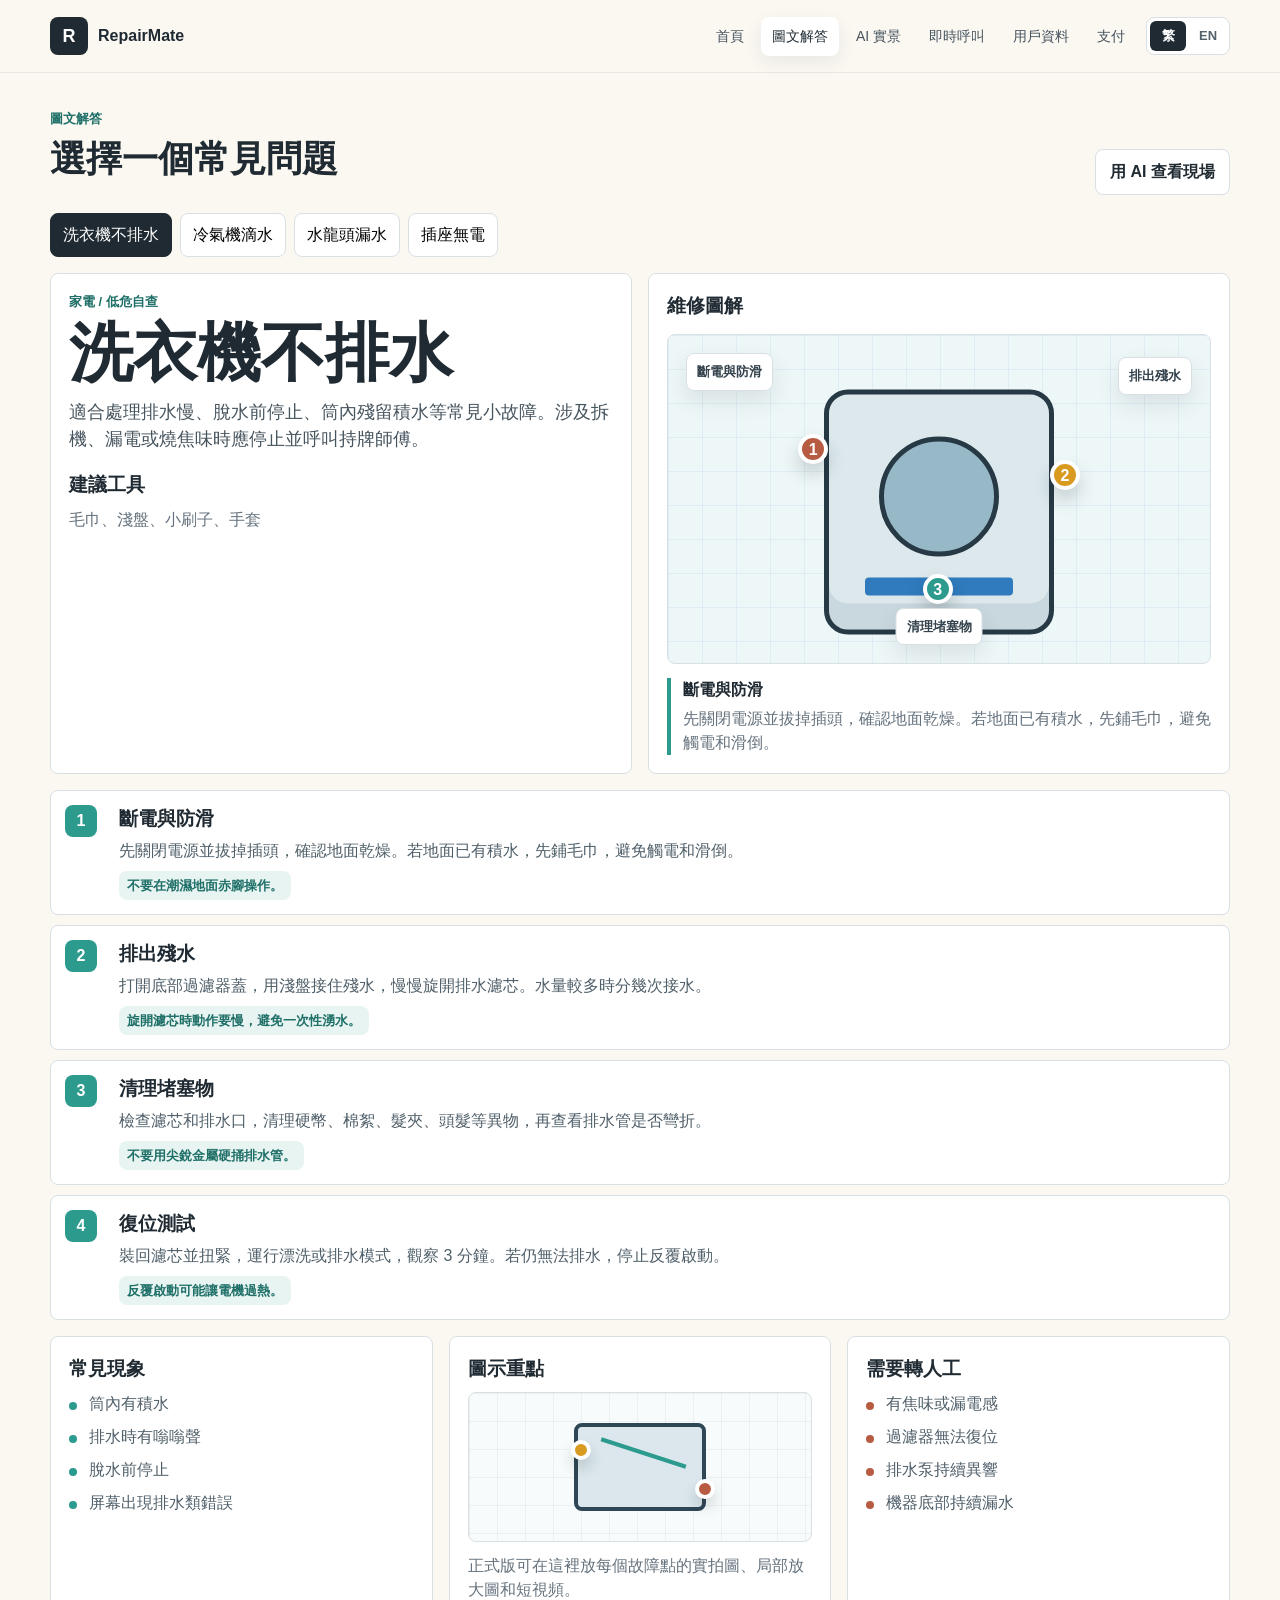
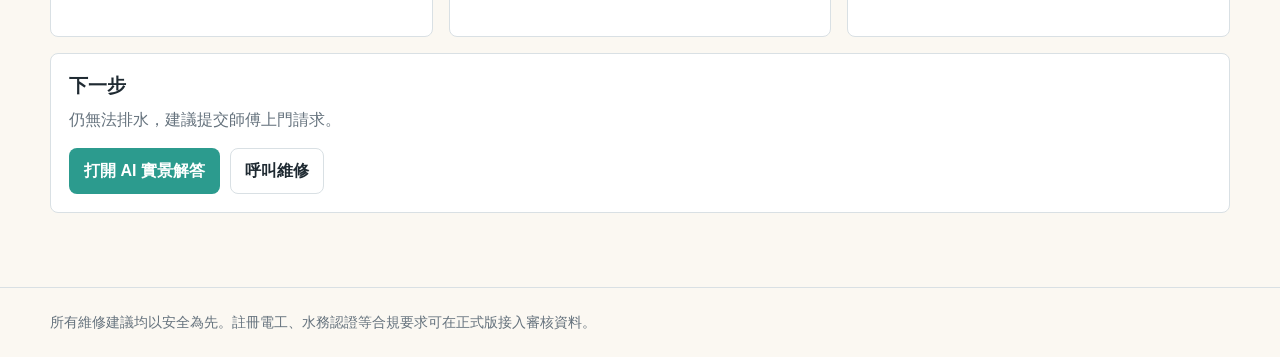
==== guide.html @ 41e0be33 "Add bilingual RepairMate website" ====
<!doctype html>
<html lang="zh-Hant">
  <head>
    <meta charset="utf-8">
    <meta name="viewport" content="width=device-width, initial-scale=1">
    <title>RepairMate 图文解答</title>
    <link rel="stylesheet" href="styles.css">
  </head>
  <body>
    <header class="topbar">
      <div class="topbar-inner">
        <a class="brand" href="index.html"><span class="brand-mark">R</span><span>RepairMate</span></a>
        <nav class="nav" aria-label="主导航">
          <a href="index.html">首页</a>
          <a href="guide.html">图文解答</a>
          <a href="agent.html">AI 实景</a>
          <a href="call.html">实时呼叫</a>
          <a href="profile.html">用户资料</a>
          <a href="payment.html">支付</a>
          <div class="lang-switch" aria-label="Language switch">
            <button type="button" data-lang="zh">繁</button>
            <button type="button" data-lang="en">EN</button>
          </div>
        </nav>
      </div>
    </header>
    <main class="container section">
      <div class="section-head">
        <div>
          <p class="eyebrow">图文解答</p>
          <h2>选择一个常见问题</h2>
        </div>
        <a class="btn secondary" href="agent.html">用 AI 看现场</a>
      </div>
      <div class="tabs" aria-label="故障分类">
        <button class="tab" data-topic-tab="washer">洗衣机不排水</button>
        <button class="tab" data-topic-tab="aircon">空调滴水</button>
        <button class="tab" data-topic-tab="faucet">水龙头漏水</button>
        <button class="tab" data-topic-tab="socket">插座无电</button>
      </div>
      <div data-guide-root></div>
    </main>
    <footer class="footer">
      <div class="container">所有维修建议均以安全为先。注册电工、水务认证等合规要求可在正式版接入审核资料。</div>
    </footer>
    <script src="app.js"></script>
  </body>
</html>
---- styles.css ----
:root {
  --ink: #1f2a32;
  --muted: #65727d;
  --line: #d9e0e4;
  --paper: #fbf8f2;
  --panel: #ffffff;
  --teal: #2c9b8e;
  --teal-dark: #1e6f67;
  --amber: #d99a20;
  --brick: #b75c43;
  --blue: #2f7bbd;
  --green: #32996f;
  --shadow: 0 18px 38px rgba(30, 42, 50, 0.12);
}

* {
  box-sizing: border-box;
}

html {
  scroll-behavior: smooth;
}

body {
  margin: 0;
  background: var(--paper);
  color: var(--ink);
  font-family: Arial, "Microsoft JhengHei", "PingFang TC", "Noto Sans CJK TC", sans-serif;
  line-height: 1.5;
}

a {
  color: inherit;
  text-decoration: none;
}

button,
input,
select,
textarea {
  font: inherit;
}

.app-shell {
  min-height: 100vh;
}

.topbar {
  position: sticky;
  top: 0;
  z-index: 20;
  border-bottom: 1px solid rgba(31, 42, 50, 0.08);
  background: rgba(251, 248, 242, 0.92);
  backdrop-filter: blur(18px);
}

.topbar-inner {
  width: min(1180px, calc(100% - 32px));
  margin: 0 auto;
  min-height: 72px;
  display: flex;
  align-items: center;
  justify-content: space-between;
  gap: 18px;
}

.brand {
  display: flex;
  align-items: center;
  gap: 10px;
  font-weight: 800;
  letter-spacing: 0;
}

.brand-mark {
  width: 38px;
  height: 38px;
  display: grid;
  place-items: center;
  border-radius: 8px;
  background: var(--ink);
  color: #fff;
  font-size: 18px;
}

.nav {
  display: flex;
  align-items: center;
  gap: 6px;
  flex-wrap: wrap;
  justify-content: flex-end;
}

.nav a {
  padding: 9px 11px;
  border-radius: 8px;
  color: #46545e;
  font-size: 14px;
}

.nav a:hover,
.nav a.active {
  background: #fff;
  color: var(--ink);
  box-shadow: 0 6px 18px rgba(31, 42, 50, 0.08);
}

.lang-switch {
  display: inline-flex;
  align-items: center;
  gap: 4px;
  margin-left: 4px;
  padding: 3px;
  border: 1px solid var(--line);
  border-radius: 8px;
  background: #fff;
}

.lang-switch button {
  min-width: 36px;
  min-height: 30px;
  border: 0;
  border-radius: 6px;
  background: transparent;
  color: #52616b;
  cursor: pointer;
  font-weight: 800;
  font-size: 13px;
}

.lang-switch button.active {
  background: var(--ink);
  color: #fff;
}

.container {
  width: min(1180px, calc(100% - 32px));
  margin: 0 auto;
}

.workspace {
  display: grid;
  grid-template-columns: minmax(0, 1.08fr) minmax(320px, 0.92fr);
  gap: 28px;
  align-items: stretch;
  padding: 34px 0 28px;
}

.work-panel {
  background: var(--panel);
  border: 1px solid var(--line);
  border-radius: 8px;
  box-shadow: var(--shadow);
  padding: 28px;
}

.hero-visual {
  min-height: 440px;
  background-image: linear-gradient(180deg, rgba(255, 255, 255, 0.16), rgba(255, 255, 255, 0.5)), url("assets/repairmate-hero.png");
  background-size: cover;
  background-position: center;
  border-radius: 8px;
  border: 1px solid var(--line);
  box-shadow: var(--shadow);
  position: relative;
  overflow: hidden;
}

.hero-caption {
  position: absolute;
  left: 20px;
  right: 20px;
  bottom: 20px;
  background: rgba(255, 255, 255, 0.92);
  border: 1px solid rgba(31, 42, 50, 0.12);
  border-radius: 8px;
  padding: 16px;
}

.eyebrow {
  margin: 0 0 10px;
  color: var(--teal-dark);
  font-size: 13px;
  font-weight: 800;
}

h1,
h2,
h3,
p {
  margin-top: 0;
}

h1 {
  margin-bottom: 14px;
  font-size: clamp(34px, 5vw, 64px);
  line-height: 1;
  letter-spacing: 0;
}

h2 {
  margin-bottom: 16px;
  font-size: clamp(24px, 3vw, 36px);
  line-height: 1.12;
}

h3 {
  margin-bottom: 8px;
  font-size: 19px;
}

.lead {
  color: #46545e;
  font-size: 18px;
  max-width: 760px;
}

.action-grid {
  display: grid;
  grid-template-columns: repeat(3, minmax(0, 1fr));
  gap: 12px;
  margin-top: 26px;
}

.action-card {
  min-height: 150px;
  border: 1px solid var(--line);
  border-radius: 8px;
  padding: 16px;
  background: #fff;
  display: flex;
  flex-direction: column;
  justify-content: flex-start;
  gap: 14px;
  transition: transform 160ms ease, box-shadow 160ms ease, border-color 160ms ease;
}

.action-card:hover {
  transform: translateY(-2px);
  box-shadow: 0 14px 30px rgba(31, 42, 50, 0.12);
  border-color: #bfcbd1;
}

.icon-box {
  width: 42px;
  height: 42px;
  flex: 0 0 42px;
  display: grid;
  place-items: center;
  border-radius: 8px;
  color: #fff;
  font-weight: 900;
}

.action-card h3,
.action-card p {
  margin-bottom: 0;
}

.icon-teal {
  background: var(--teal);
}

.icon-amber {
  background: var(--amber);
}

.icon-brick {
  background: var(--brick);
}

.section {
  padding: 36px 0;
}

.section-head {
  display: flex;
  align-items: end;
  justify-content: space-between;
  gap: 18px;
  margin-bottom: 18px;
}

.muted {
  color: var(--muted);
}

.grid-3 {
  display: grid;
  grid-template-columns: repeat(3, minmax(0, 1fr));
  gap: 16px;
}

.grid-2 {
  display: grid;
  grid-template-columns: repeat(2, minmax(0, 1fr));
  gap: 16px;
}

.profile-layout {
  width: min(760px, 100%);
}

.card {
  background: var(--panel);
  border: 1px solid var(--line);
  border-radius: 8px;
  padding: 18px;
}

.media-card {
  overflow: hidden;
  padding: 0;
}

.media-card img {
  width: 100%;
  display: block;
  aspect-ratio: 16 / 9;
  object-fit: cover;
}

.media-card-body {
  padding: 16px;
}

.guide-visual-card {
  display: grid;
  gap: 14px;
}

.guide-visual-card h3 {
  margin-bottom: 0;
}

.repair-illustration {
  min-height: 330px;
  border: 1px solid var(--line);
  border-radius: 8px;
  background:
    linear-gradient(90deg, rgba(47, 123, 189, 0.08) 1px, transparent 1px),
    linear-gradient(rgba(47, 123, 189, 0.08) 1px, transparent 1px),
    #eef7f8;
  background-size: 34px 34px;
  position: relative;
  overflow: hidden;
}

.repair-device {
  position: absolute;
  left: 50%;
  top: 54%;
  width: 230px;
  height: 245px;
  transform: translate(-50%, -50%);
  border: 5px solid #263945;
  border-radius: 24px;
  background: #dce8ec;
  box-shadow: inset 0 -26px 0 #c9d8de;
}

.repair-device::before {
  content: "";
  position: absolute;
  left: 50%;
  top: 42px;
  width: 110px;
  height: 110px;
  transform: translateX(-50%);
  border: 5px solid #263945;
  border-radius: 50%;
  background: #97b8c6;
}

.repair-device::after {
  content: "";
  position: absolute;
  left: 36px;
  right: 36px;
  bottom: 34px;
  height: 18px;
  border-radius: 4px;
  background: var(--blue);
}

.repair-illustration.aircon .repair-device {
  width: 300px;
  height: 128px;
  top: 44%;
  border-radius: 18px;
}

.repair-illustration.aircon .repair-device::before {
  left: 30px;
  right: 30px;
  top: 62px;
  width: auto;
  height: 16px;
  transform: none;
  border: 0;
  border-radius: 5px;
  background: var(--teal);
}

.repair-illustration.aircon .repair-device::after {
  left: auto;
  right: 30px;
  bottom: -56px;
  width: 36px;
  height: 70px;
  border-radius: 0 0 20px 20px;
  background: #8fc7d3;
}

.repair-illustration.faucet .repair-device {
  width: 255px;
  height: 120px;
  top: 50%;
  border: 0;
  border-radius: 0;
  background: transparent;
  box-shadow: none;
}

.repair-illustration.faucet .repair-device::before {
  left: 0;
  top: 10px;
  width: 210px;
  height: 30px;
  transform: none;
  border: 0;
  border-radius: 14px;
  background: var(--green);
}

.repair-illustration.faucet .repair-device::after {
  left: 178px;
  top: 10px;
  width: 42px;
  height: 115px;
  border-radius: 0 0 28px 28px;
  background: transparent;
  border-right: 24px solid var(--green);
  border-bottom: 24px solid var(--green);
}

.repair-illustration.socket .repair-device {
  width: 240px;
  height: 150px;
  top: 50%;
  border-radius: 18px;
  background: #fff8dd;
}

.repair-illustration.socket .repair-device::before {
  left: 50%;
  top: 20px;
  width: 58px;
  height: 82px;
  transform: translateX(-50%) skew(-12deg);
  border: 0;
  border-radius: 0;
  background: var(--amber);
  clip-path: polygon(52% 0, 100% 0, 64% 45%, 100% 45%, 30% 100%, 48% 55%, 0 55%);
}

.repair-illustration.socket .repair-device::after {
  left: 45px;
  right: 45px;
  bottom: 28px;
  height: 7px;
  background: #263945;
}

.repair-marker {
  position: absolute;
  width: 30px;
  height: 30px;
  border-radius: 50%;
  display: grid;
  place-items: center;
  background: var(--brick);
  color: #fff;
  border: 4px solid #fff;
  box-shadow: 0 10px 18px rgba(31, 42, 50, 0.2);
  font-weight: 900;
}

.repair-marker.m1 {
  left: 24%;
  top: 30%;
}

.repair-marker.m2 {
  right: 24%;
  top: 38%;
  background: var(--amber);
}

.repair-marker.m3 {
  left: 47%;
  bottom: 18%;
  background: var(--teal);
}

.repair-callout {
  position: absolute;
  max-width: 148px;
  border-radius: 8px;
  background: #fff;
  border: 1px solid var(--line);
  padding: 8px 10px;
  color: #33424c;
  font-size: 13px;
  font-weight: 800;
  box-shadow: 0 10px 22px rgba(31, 42, 50, 0.1);
}

.repair-callout.c1 {
  left: 18px;
  top: 18px;
}

.repair-callout.c2 {
  right: 18px;
  top: 22px;
}

.repair-callout.c3 {
  left: 50%;
  bottom: 18px;
  transform: translateX(-50%);
}

.visual-caption {
  border-left: 4px solid var(--teal);
  padding-left: 12px;
}

.visual-caption p {
  margin: 5px 0 0;
}

.metric-row {
  display: grid;
  grid-template-columns: repeat(4, minmax(0, 1fr));
  gap: 12px;
  margin-top: 20px;
}

.metric {
  padding: 16px;
  border: 1px solid var(--line);
  border-radius: 8px;
  background: #fff;
}

.metric strong {
  display: block;
  font-size: 26px;
  color: var(--brick);
  white-space: nowrap;
}

.button-row {
  display: flex;
  gap: 10px;
  flex-wrap: wrap;
  align-items: center;
}

.btn {
  border: 1px solid transparent;
  border-radius: 8px;
  min-height: 42px;
  padding: 10px 14px;
  display: inline-flex;
  align-items: center;
  justify-content: center;
  gap: 8px;
  cursor: pointer;
  background: var(--ink);
  color: #fff;
  font-weight: 800;
}

.btn.secondary {
  background: #fff;
  color: var(--ink);
  border-color: var(--line);
}

.btn.teal {
  background: var(--teal);
}

.btn.amber {
  background: var(--amber);
  color: #1e2124;
}

.btn.brick {
  background: var(--brick);
}

.btn.full {
  width: 100%;
}

.form {
  display: grid;
  gap: 12px;
}

.field {
  display: grid;
  gap: 6px;
}

.field label {
  font-size: 13px;
  color: #41505a;
  font-weight: 800;
}

.field input,
.field select,
.field textarea {
  width: 100%;
  border: 1px solid #cbd5db;
  border-radius: 8px;
  background: #fff;
  color: var(--ink);
  padding: 11px 12px;
  min-height: 42px;
}

.field textarea {
  min-height: 130px;
  resize: vertical;
}

.notice {
  border: 1px solid #d7c48c;
  background: #fff8dd;
  color: #5c4815;
  padding: 12px 14px;
  border-radius: 8px;
}

.status {
  min-height: 42px;
  border-radius: 8px;
  padding: 10px 12px;
  border: 1px solid var(--line);
  background: #f7fafb;
  color: #41505a;
}

.compact-status {
  min-height: 0;
  padding: 8px 10px;
  font-size: 13px;
}

.tabs {
  display: flex;
  flex-wrap: wrap;
  gap: 8px;
  margin-bottom: 16px;
}

.tab {
  border: 1px solid var(--line);
  background: #fff;
  border-radius: 8px;
  padding: 9px 12px;
  cursor: pointer;
}

.tab.active {
  background: var(--ink);
  color: #fff;
  border-color: var(--ink);
}

.guide-steps {
  counter-reset: step;
  display: grid;
  gap: 10px;
  margin: 16px 0;
}

.guide-step {
  display: grid;
  grid-template-columns: 42px minmax(0, 1fr);
  gap: 12px;
  align-items: start;
  padding: 14px;
  border: 1px solid var(--line);
  border-radius: 8px;
  background: #fff;
}

.guide-step::before {
  counter-increment: step;
  content: counter(step);
  width: 32px;
  height: 32px;
  border-radius: 8px;
  display: grid;
  place-items: center;
  background: var(--teal);
  color: #fff;
  font-weight: 900;
}

.guide-step h3 {
  margin-bottom: 5px;
}

.guide-step p {
  margin-bottom: 8px;
  color: #4f5f69;
}

.guide-step span {
  display: inline-block;
  border-radius: 8px;
  background: #e8f4f2;
  color: var(--teal-dark);
  padding: 5px 8px;
  font-size: 13px;
  font-weight: 800;
}

.detail-grid {
  margin: 16px 0;
}

.clean-list {
  list-style: none;
  padding: 0;
  margin: 0;
  display: grid;
  gap: 9px;
}

.clean-list li {
  position: relative;
  padding-left: 20px;
  color: #4f5f69;
}

.clean-list li::before {
  content: "";
  position: absolute;
  left: 0;
  top: 0.62em;
  width: 8px;
  height: 8px;
  border-radius: 50%;
  background: var(--teal);
}

.warning-card .clean-list li::before {
  background: var(--brick);
}

.mini-diagram {
  height: 150px;
  border: 1px solid var(--line);
  border-radius: 8px;
  background:
    linear-gradient(90deg, rgba(31, 42, 50, 0.05) 1px, transparent 1px),
    linear-gradient(rgba(31, 42, 50, 0.05) 1px, transparent 1px),
    #f7fbfb;
  background-size: 28px 28px;
  position: relative;
  margin-bottom: 12px;
  overflow: hidden;
}

.diagram-main {
  position: absolute;
  left: 50%;
  top: 50%;
  width: 132px;
  height: 88px;
  transform: translate(-50%, -50%);
  border: 4px solid #2f4654;
  border-radius: 8px;
  background: #dbe7ec;
}

.diagram-point {
  position: absolute;
  width: 20px;
  height: 20px;
  border-radius: 50%;
  background: var(--amber);
  border: 4px solid #fff;
  box-shadow: 0 8px 14px rgba(31, 42, 50, 0.18);
}

.diagram-point.p1 {
  left: 30%;
  top: 32%;
}

.diagram-point.p2 {
  right: 28%;
  bottom: 28%;
  background: var(--brick);
}

.diagram-line {
  position: absolute;
  left: 38%;
  top: 39%;
  width: 26%;
  border-top: 4px solid var(--teal);
  transform: rotate(18deg);
}

.agent-stage {
  min-height: 360px;
  border: 1px dashed #9caab2;
  border-radius: 8px;
  background: #0f171c;
  color: #fff;
  display: grid;
  place-items: center;
  overflow: hidden;
  position: relative;
}

.agent-stage video,
.agent-stage img {
  width: 100%;
  height: 100%;
  object-fit: cover;
  display: none;
}

.ar-overlay {
  position: absolute;
  inset: 18px;
  pointer-events: none;
  display: none;
}

.ar-label {
  position: absolute;
  left: 8%;
  bottom: 12%;
  max-width: 310px;
  background: rgba(44, 155, 142, 0.94);
  color: #fff;
  border-radius: 8px;
  padding: 12px;
  font-weight: 800;
}

.ar-line {
  position: absolute;
  left: 25%;
  top: 30%;
  width: 48%;
  height: 34%;
  border-top: 5px solid #f5c84b;
  border-right: 5px solid #f5c84b;
}

.answer-box {
  white-space: pre-wrap;
  min-height: 180px;
}

.repair-map {
  min-height: 330px;
  display: grid;
  grid-template-columns: 1fr 260px;
  overflow: hidden;
  padding: 0;
}

.map-canvas {
  background:
    linear-gradient(90deg, rgba(47, 123, 189, 0.08) 1px, transparent 1px),
    linear-gradient(rgba(47, 123, 189, 0.08) 1px, transparent 1px),
    #f5fafb;
  background-size: 44px 44px;
  position: relative;
  min-height: 330px;
}

.map-canvas iframe {
  position: absolute;
  inset: 0;
  width: 100%;
  height: 100%;
  border: 0;
}

.queue-panel {
  border-left: 1px solid var(--line);
  background: #fff;
  padding: 16px;
}

.tech-list {
  display: grid;
  gap: 10px;
}

.tech {
  border: 1px solid var(--line);
  border-radius: 8px;
  padding: 12px;
  background: #fff;
}

.price {
  font-size: 30px;
  font-weight: 900;
}

.plan-card {
  min-height: 270px;
  display: flex;
  flex-direction: column;
}

.plan-card .muted {
  margin-bottom: 18px;
}

.plan-card .btn {
  margin-top: auto;
}

.pay-methods {
  display: grid;
  grid-template-columns: repeat(2, minmax(0, 1fr));
  gap: 10px;
  margin-top: 14px;
}

.pay-method {
  min-height: 56px;
  border: 1px solid var(--line);
  border-radius: 8px;
  background: #fff;
  color: var(--ink);
  display: flex;
  align-items: center;
  gap: 10px;
  padding: 10px;
  font-weight: 800;
  cursor: default;
  text-align: left;
}

.pay-mark {
  width: 34px;
  height: 34px;
  flex: 0 0 34px;
  border-radius: 8px;
  display: grid;
  place-items: center;
  color: #fff;
  font-size: 13px;
  font-weight: 900;
}

.pay-mark.stripe {
  background: #635bff;
}

.pay-mark.payme {
  background: #df315f;
}

.pay-mark.fps {
  background: var(--teal);
}

.pay-mark.qr {
  background: var(--ink);
}

.pay-mark.mini {
  background: var(--amber);
  color: #1e2124;
}

.modal {
  position: fixed;
  inset: 0;
  z-index: 50;
  display: none;
  place-items: center;
  padding: 20px;
  background: rgba(16, 24, 30, 0.58);
}

.modal.open {
  display: grid;
}

.modal-panel {
  width: min(520px, 100%);
  border-radius: 8px;
  background: #fff;
  padding: 22px;
  box-shadow: var(--shadow);
}

.footer {
  margin-top: 38px;
  border-top: 1px solid var(--line);
  padding: 24px 0;
  color: var(--muted);
  font-size: 14px;
}

@media (max-width: 920px) {
  .topbar-inner {
    align-items: flex-start;
    flex-direction: column;
    padding: 14px 0;
  }

  .nav {
    justify-content: flex-start;
  }

  .workspace,
  .grid-2,
  .grid-3,
  .action-grid,
  .metric-row {
    grid-template-columns: 1fr;
  }

  .hero-visual {
    min-height: 340px;
  }

  .repair-map {
    grid-template-columns: 1fr;
  }

  .queue-panel {
    border-left: 0;
    border-top: 1px solid var(--line);
  }
}

@media (max-width: 560px) {
  .container,
  .topbar-inner {
    width: min(100% - 20px, 1180px);
  }

  .work-panel,
  .card {
    padding: 16px;
  }

  .section-head {
    align-items: start;
    flex-direction: column;
  }

  h1 {
    font-size: 36px;
  }
}
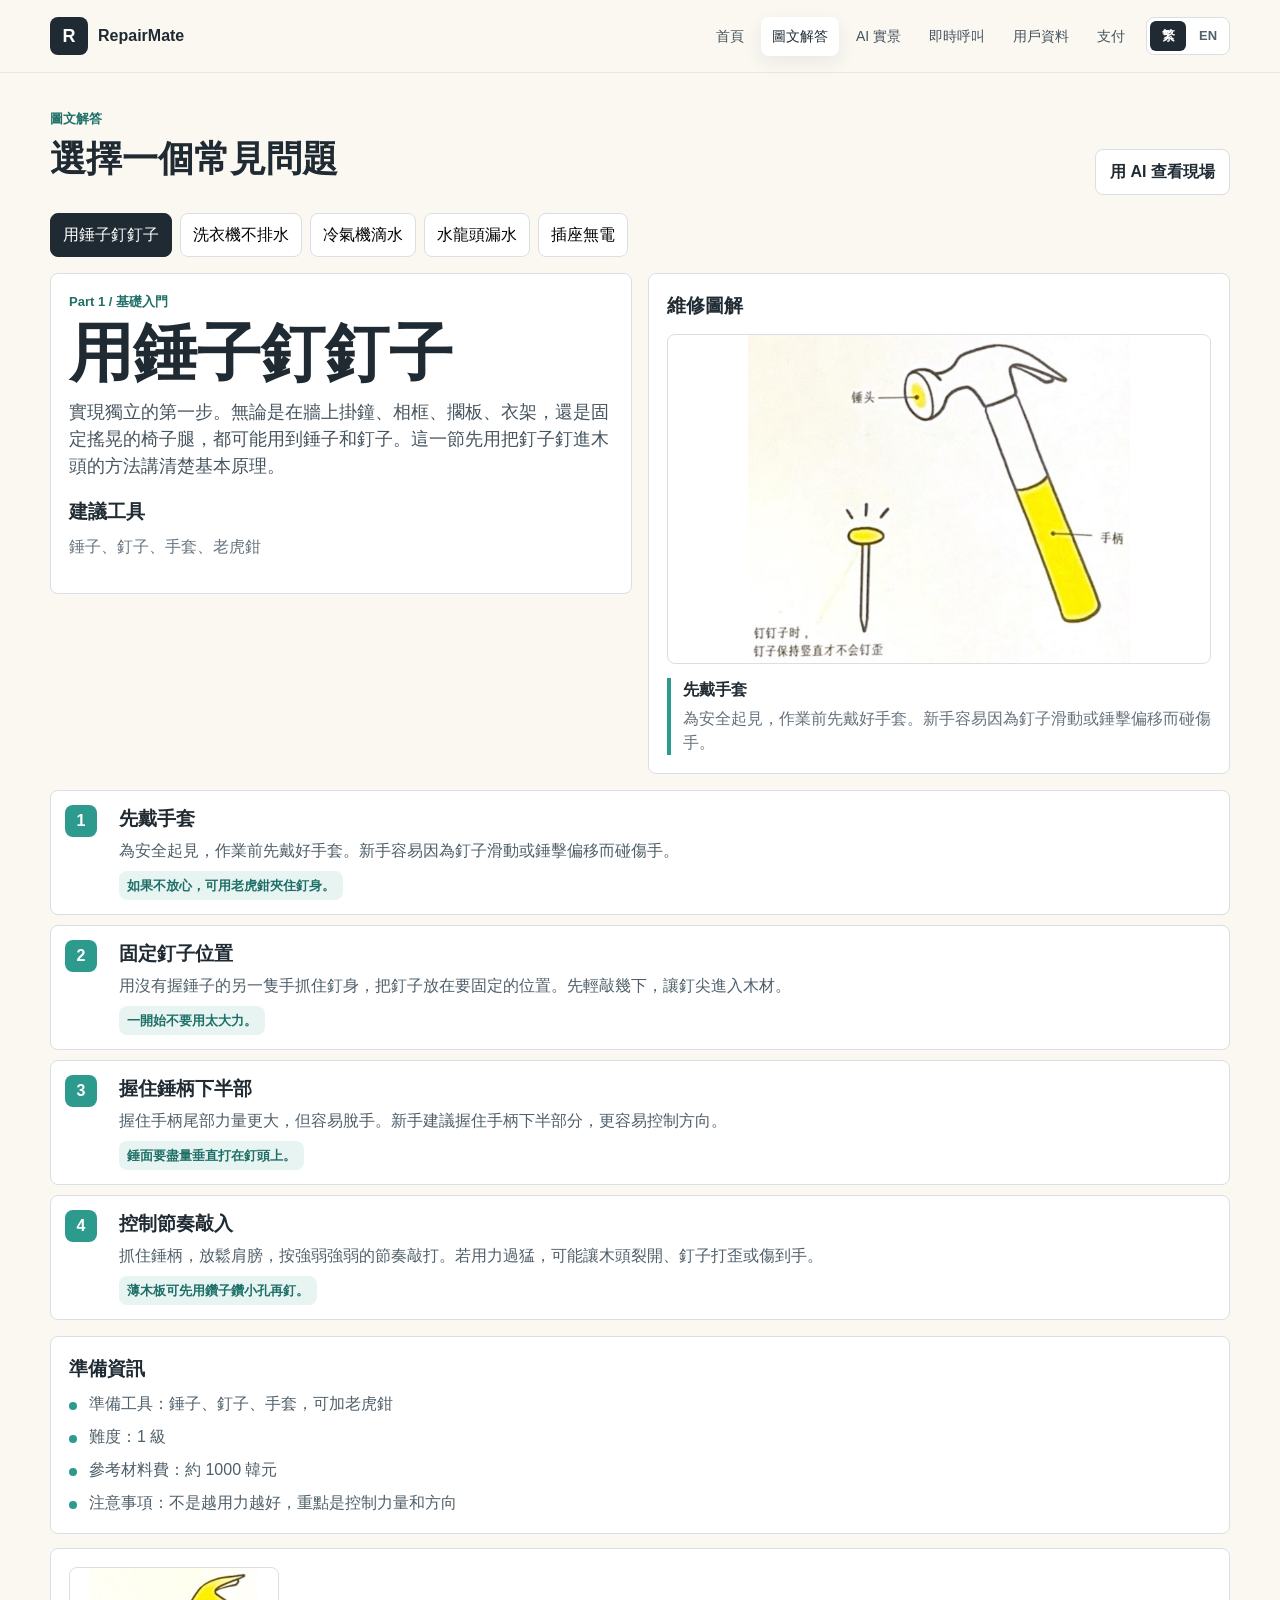
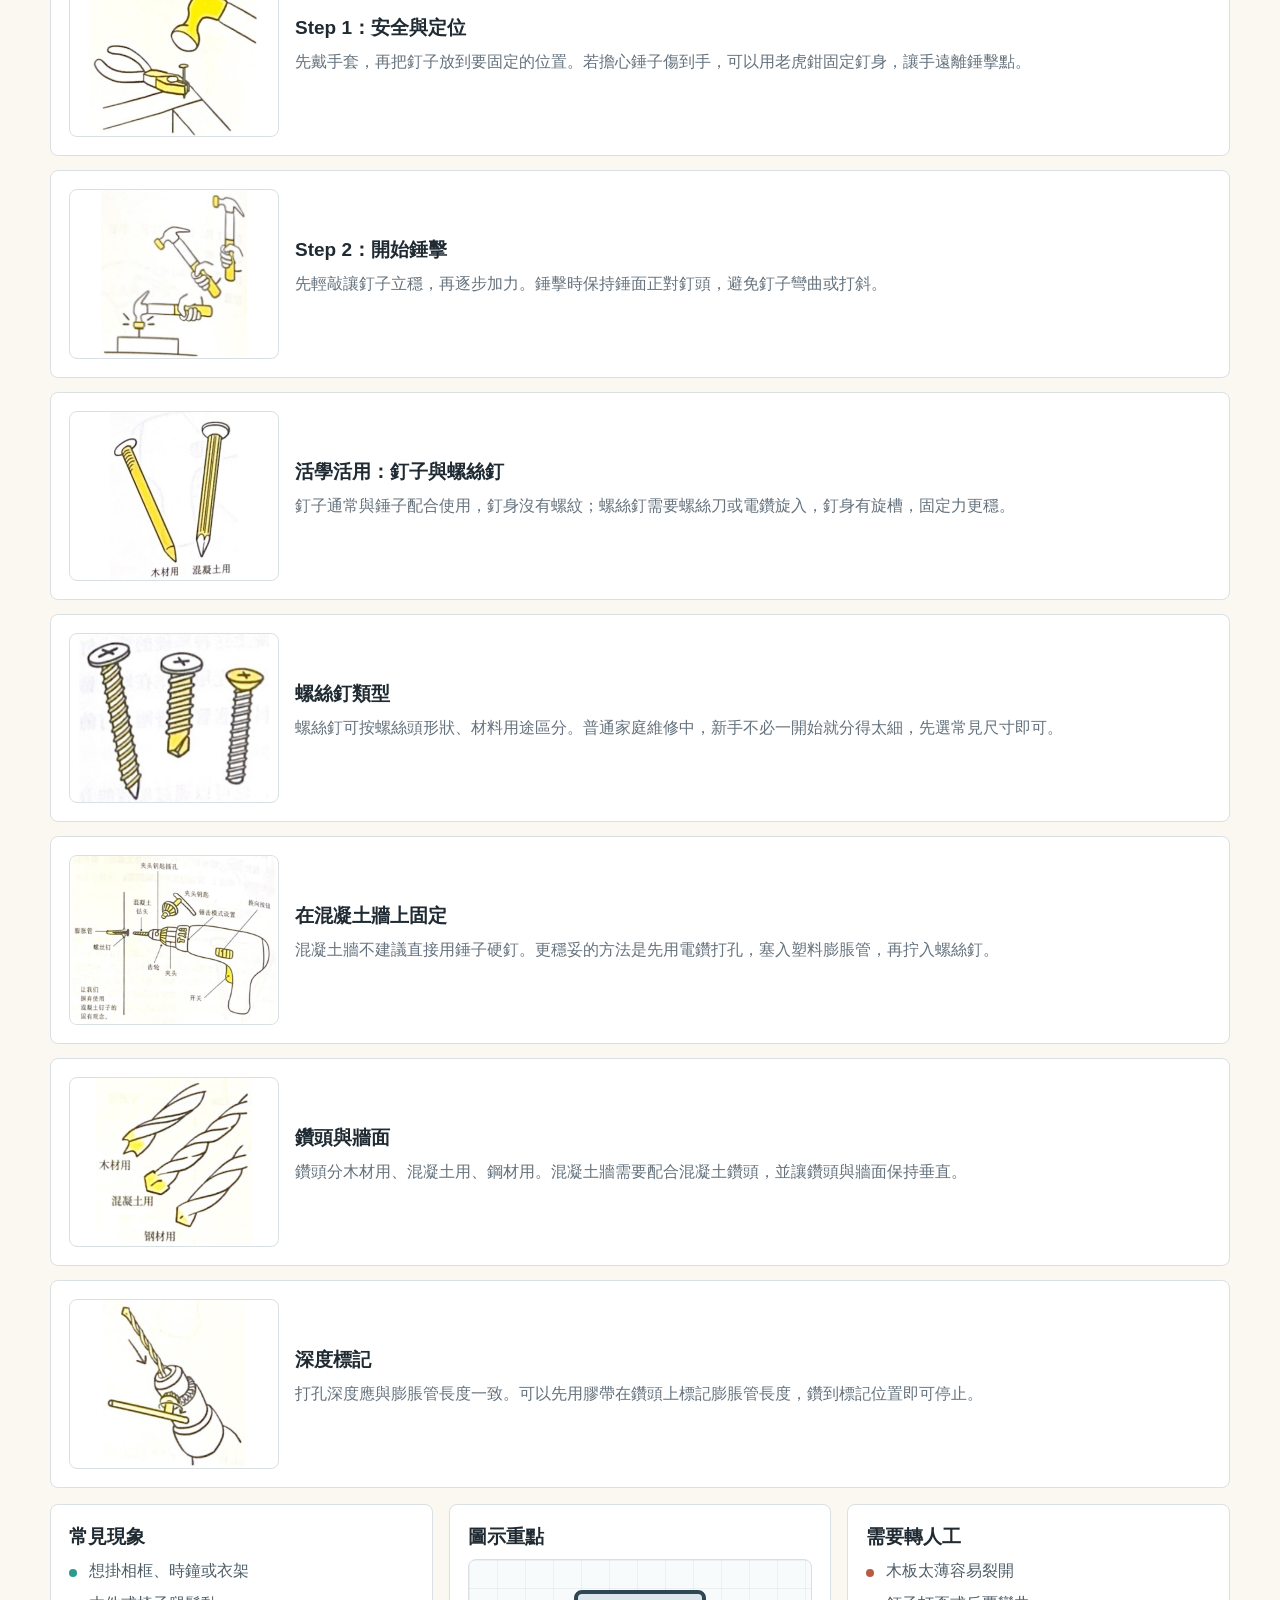
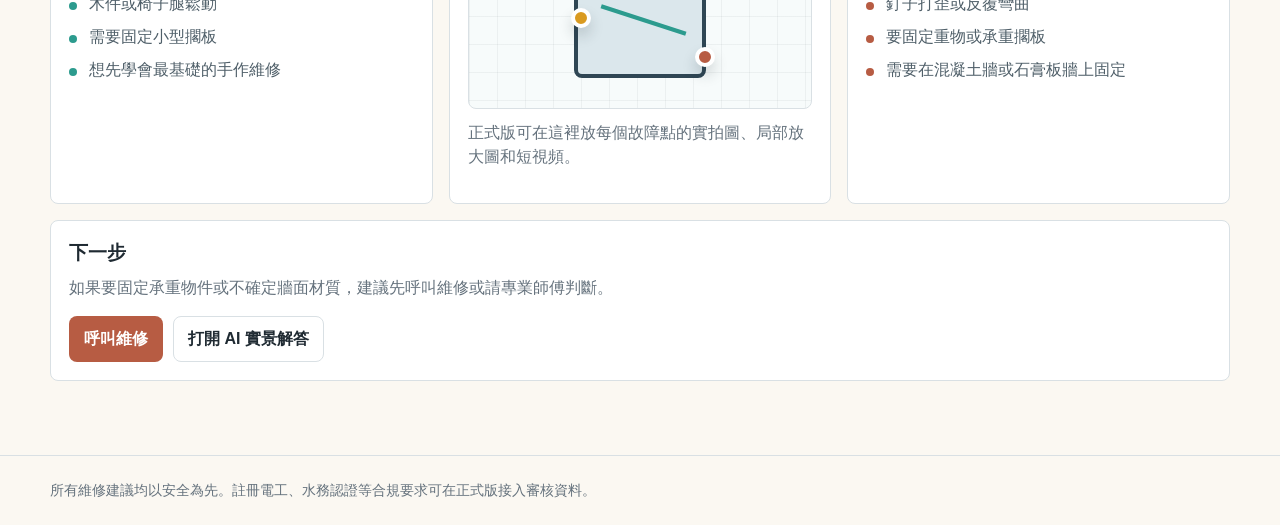
==== commit 75734ce6: "Import Word guide part one" ====
--- a/guide.html
+++ b/guide.html
@@ -33,6 +33,7 @@
         <a class="btn secondary" href="agent.html">用 AI 看现场</a>
       </div>
       <div class="tabs" aria-label="故障分类">
+        <button class="tab" data-topic-tab="part1">用锤子钉钉子</button>
         <button class="tab" data-topic-tab="washer">洗衣机不排水</button>
         <button class="tab" data-topic-tab="aircon">空调滴水</button>
         <button class="tab" data-topic-tab="faucet">水龙头漏水</button>
--- a/styles.css
+++ b/styles.css
@@ -231,7 +231,7 @@
   display: flex;
   flex-direction: column;
   justify-content: flex-start;
-  gap: 14px;
+  gap: 12px;
   transition: transform 160ms ease, box-shadow 160ms ease, border-color 160ms ease;
 }
 
@@ -241,20 +241,35 @@
   border-color: #bfcbd1;
 }
 
+.action-head {
+  display: flex;
+  align-items: center;
+  gap: 12px;
+  min-height: 44px;
+}
+
 .icon-box {
-  width: 42px;
-  height: 42px;
-  flex: 0 0 42px;
+  width: 44px;
+  height: 44px;
+  flex: 0 0 44px;
   display: grid;
   place-items: center;
   border-radius: 8px;
   color: #fff;
   font-weight: 900;
+  font-size: 16px;
+  line-height: 1;
+  white-space: nowrap;
+  overflow: hidden;
 }
 
 .action-card h3,
 .action-card p {
   margin-bottom: 0;
+}
+
+.action-card h3 {
+  line-height: 1.2;
 }
 
 .icon-teal {
@@ -297,6 +312,10 @@
   gap: 16px;
 }
 
+.guide-top-grid {
+  align-items: start;
+}
+
 .profile-layout {
   width: min(760px, 100%);
 }
@@ -331,6 +350,15 @@
 
 .guide-visual-card h3 {
   margin-bottom: 0;
+}
+
+.guide-photo {
+  width: 100%;
+  max-height: 330px;
+  object-fit: contain;
+  border: 1px solid var(--line);
+  border-radius: 8px;
+  background: #fff;
 }
 
 .repair-illustration {
@@ -738,6 +766,36 @@
   margin: 16px 0;
 }
 
+.source-guide {
+  display: grid;
+  gap: 14px;
+  margin: 16px 0;
+}
+
+.source-section {
+  display: grid;
+  grid-template-columns: 210px minmax(0, 1fr);
+  gap: 16px;
+  align-items: center;
+}
+
+.source-section img {
+  width: 100%;
+  max-height: 170px;
+  object-fit: contain;
+  border: 1px solid var(--line);
+  border-radius: 8px;
+  background: #fff;
+}
+
+.source-section h3 {
+  margin-bottom: 8px;
+}
+
+.source-facts {
+  display: block;
+}
+
 .clean-list {
   list-style: none;
   padding: 0;
@@ -1052,6 +1110,10 @@
     grid-template-columns: 1fr;
   }
 
+  .source-section {
+    grid-template-columns: 1fr;
+  }
+
   .queue-panel {
     border-left: 0;
     border-top: 1px solid var(--line);
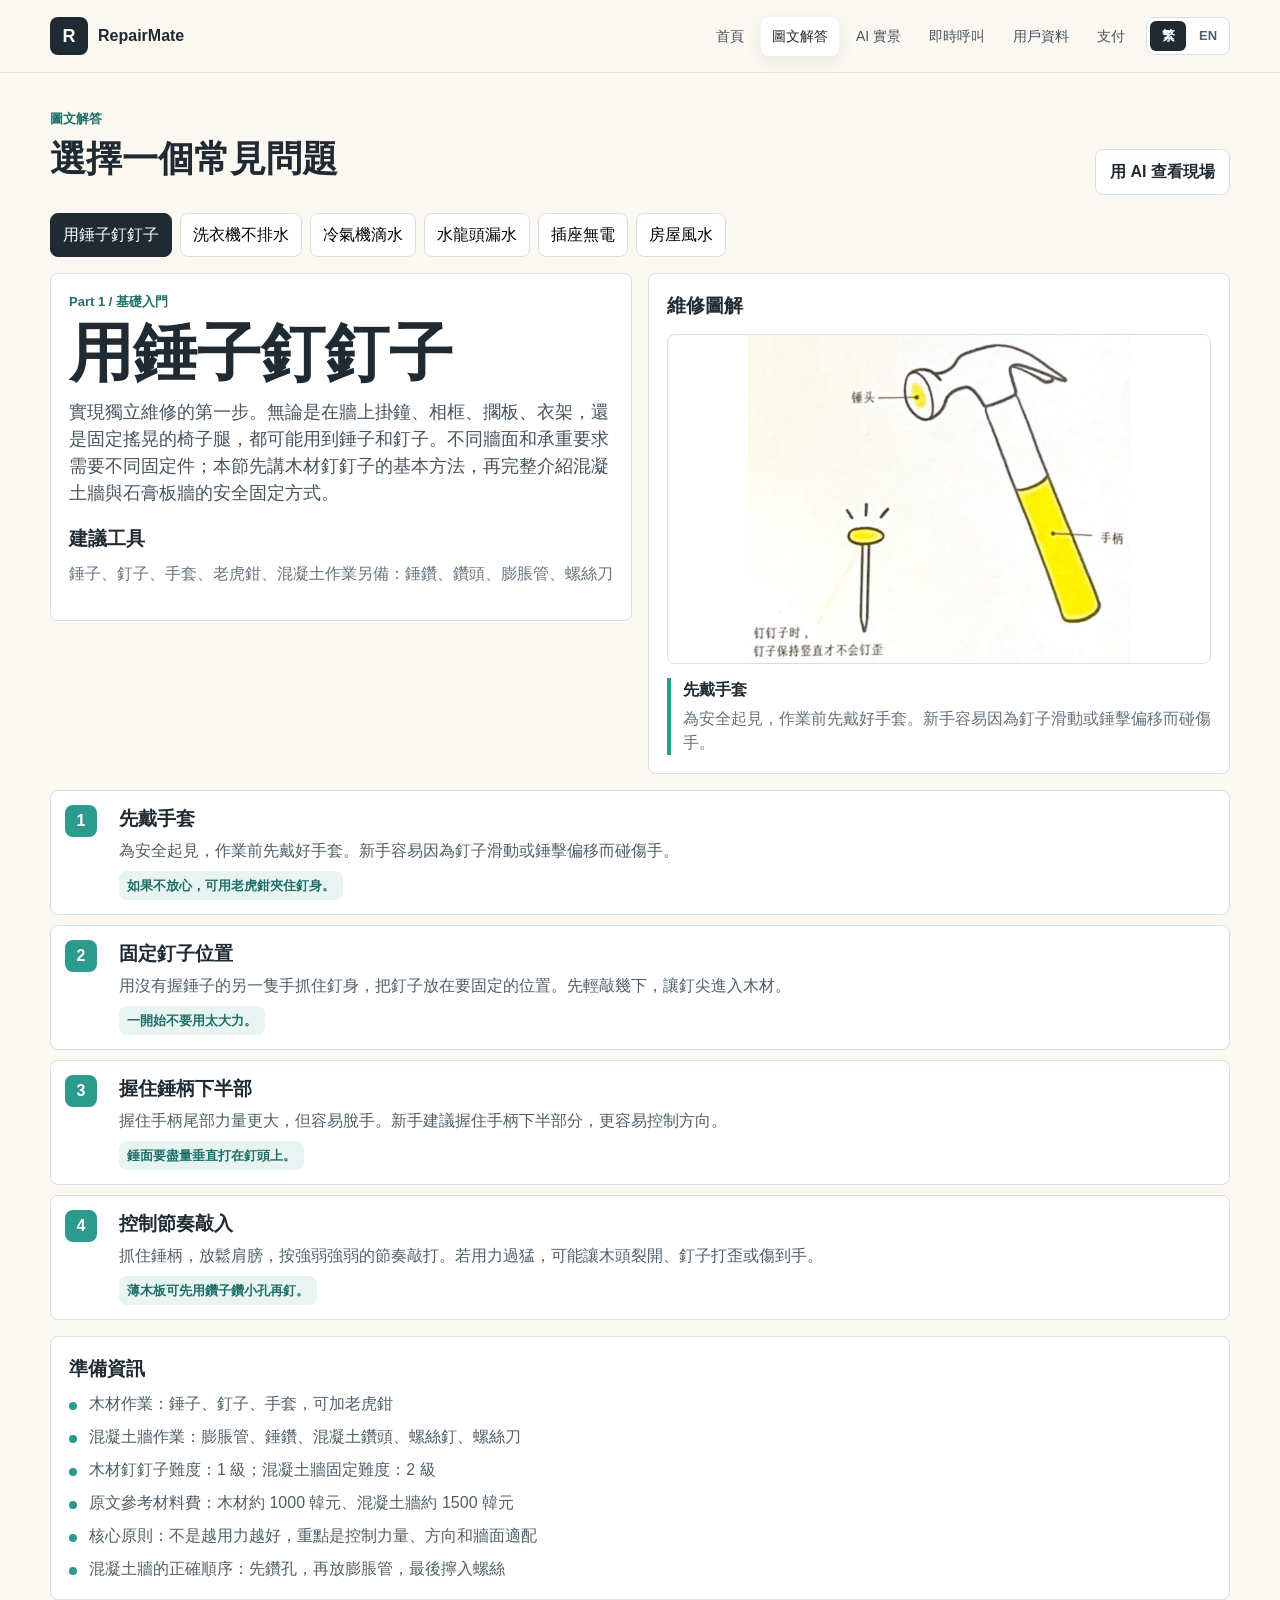
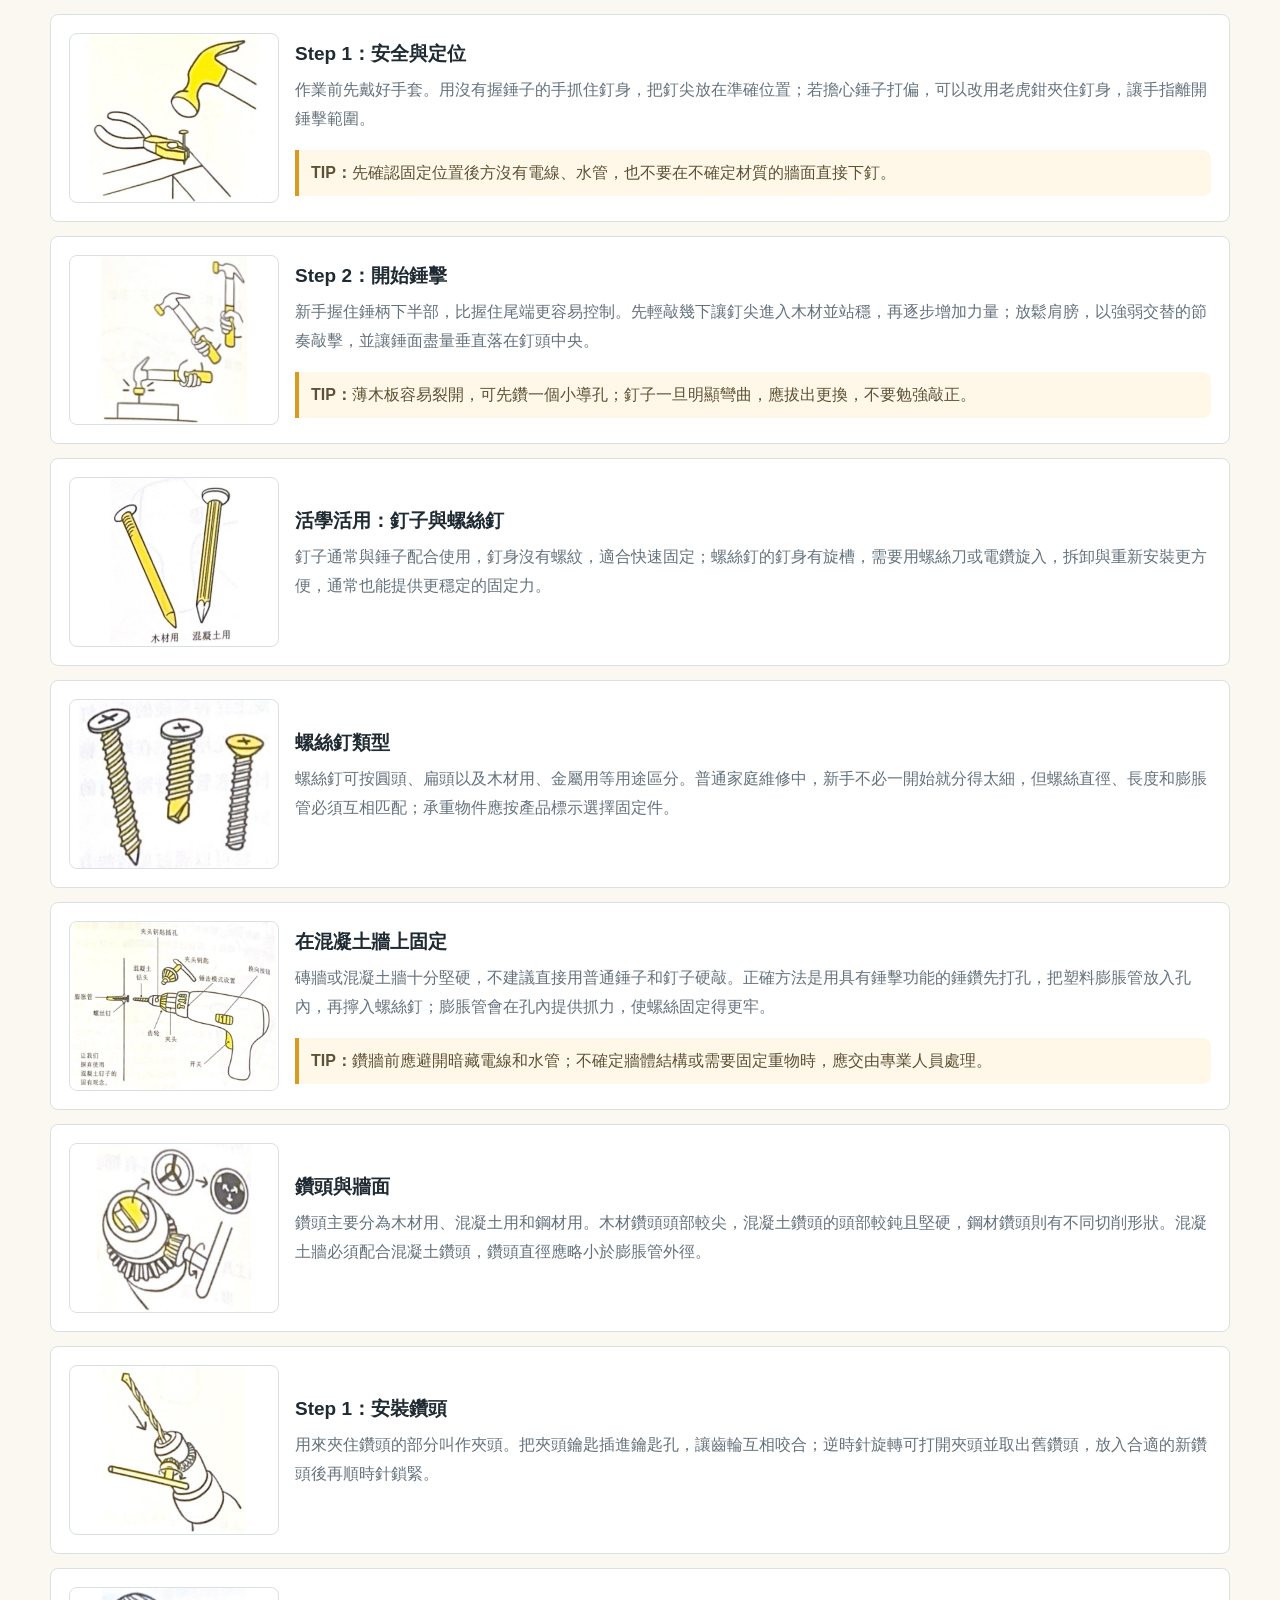
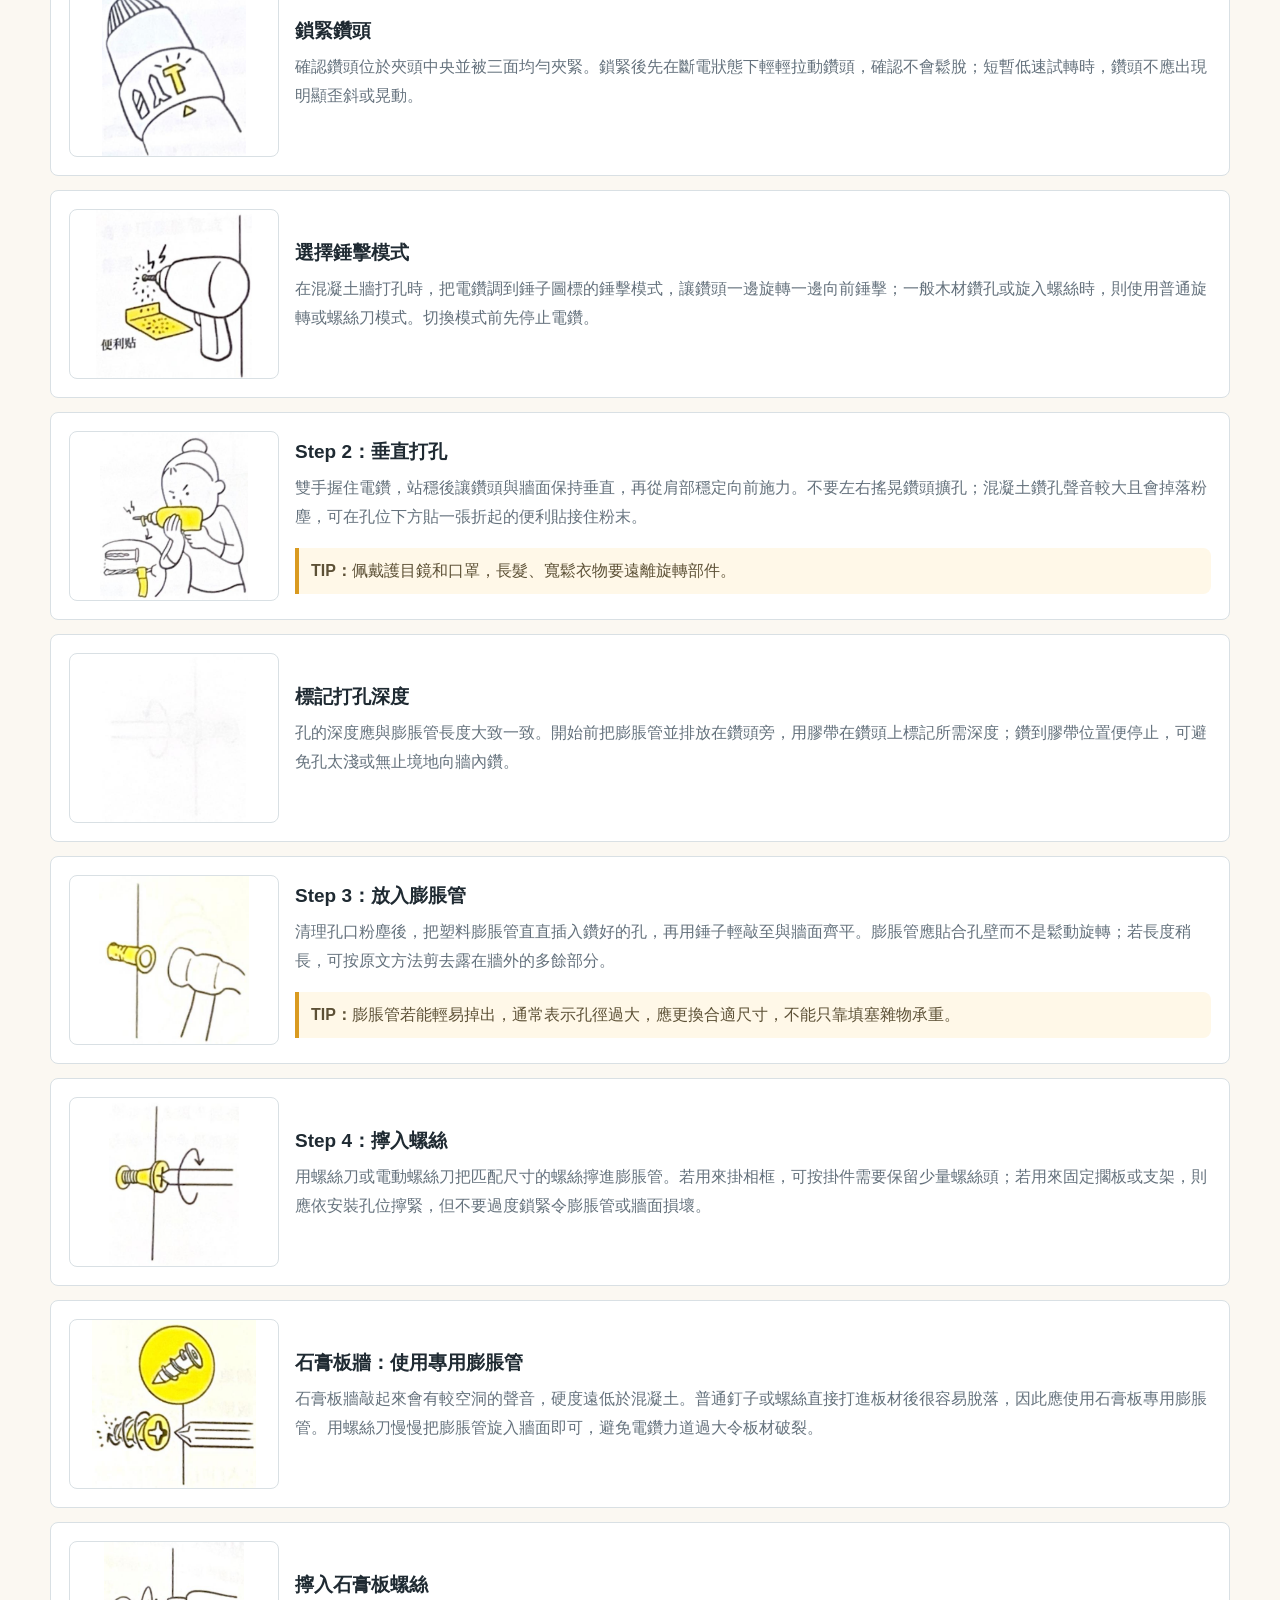
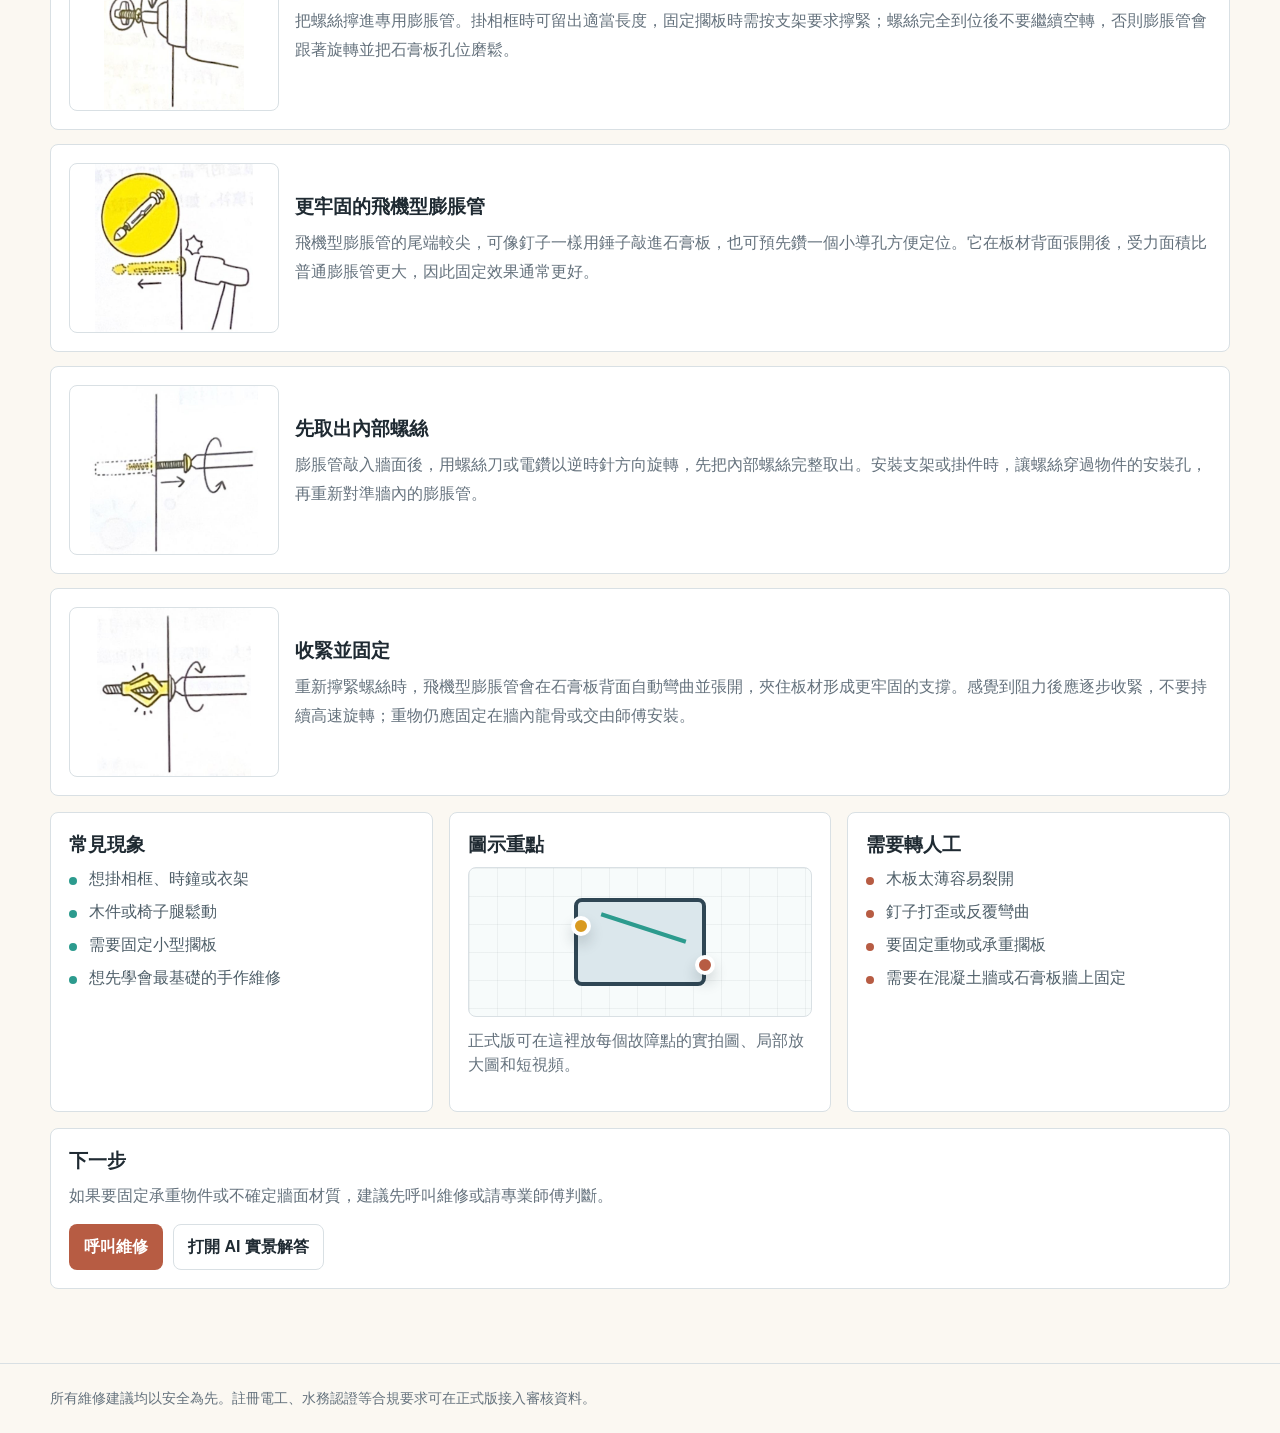
==== commit 30f4dcd9: "Add home feng shui guide" ====
--- a/guide.html
+++ b/guide.html
@@ -38,6 +38,7 @@
         <button class="tab" data-topic-tab="aircon">空调滴水</button>
         <button class="tab" data-topic-tab="faucet">水龙头漏水</button>
         <button class="tab" data-topic-tab="socket">插座无电</button>
+        <button class="tab" data-topic-tab="fengshui">房屋风水</button>
       </div>
       <div data-guide-root></div>
     </main>
--- a/styles.css
+++ b/styles.css
@@ -792,7 +792,25 @@
   margin-bottom: 8px;
 }
 
+.source-section .muted {
+  line-height: 1.8;
+}
+
+.source-tip {
+  margin: 12px 0 0;
+  padding: 10px 12px;
+  border-left: 4px solid var(--amber);
+  border-radius: 0 8px 8px 0;
+  background: #fff8e8;
+  color: #5d5136;
+  line-height: 1.65;
+}
+
 .source-facts {
+  display: block;
+}
+
+.source-text {
   display: block;
 }
 
